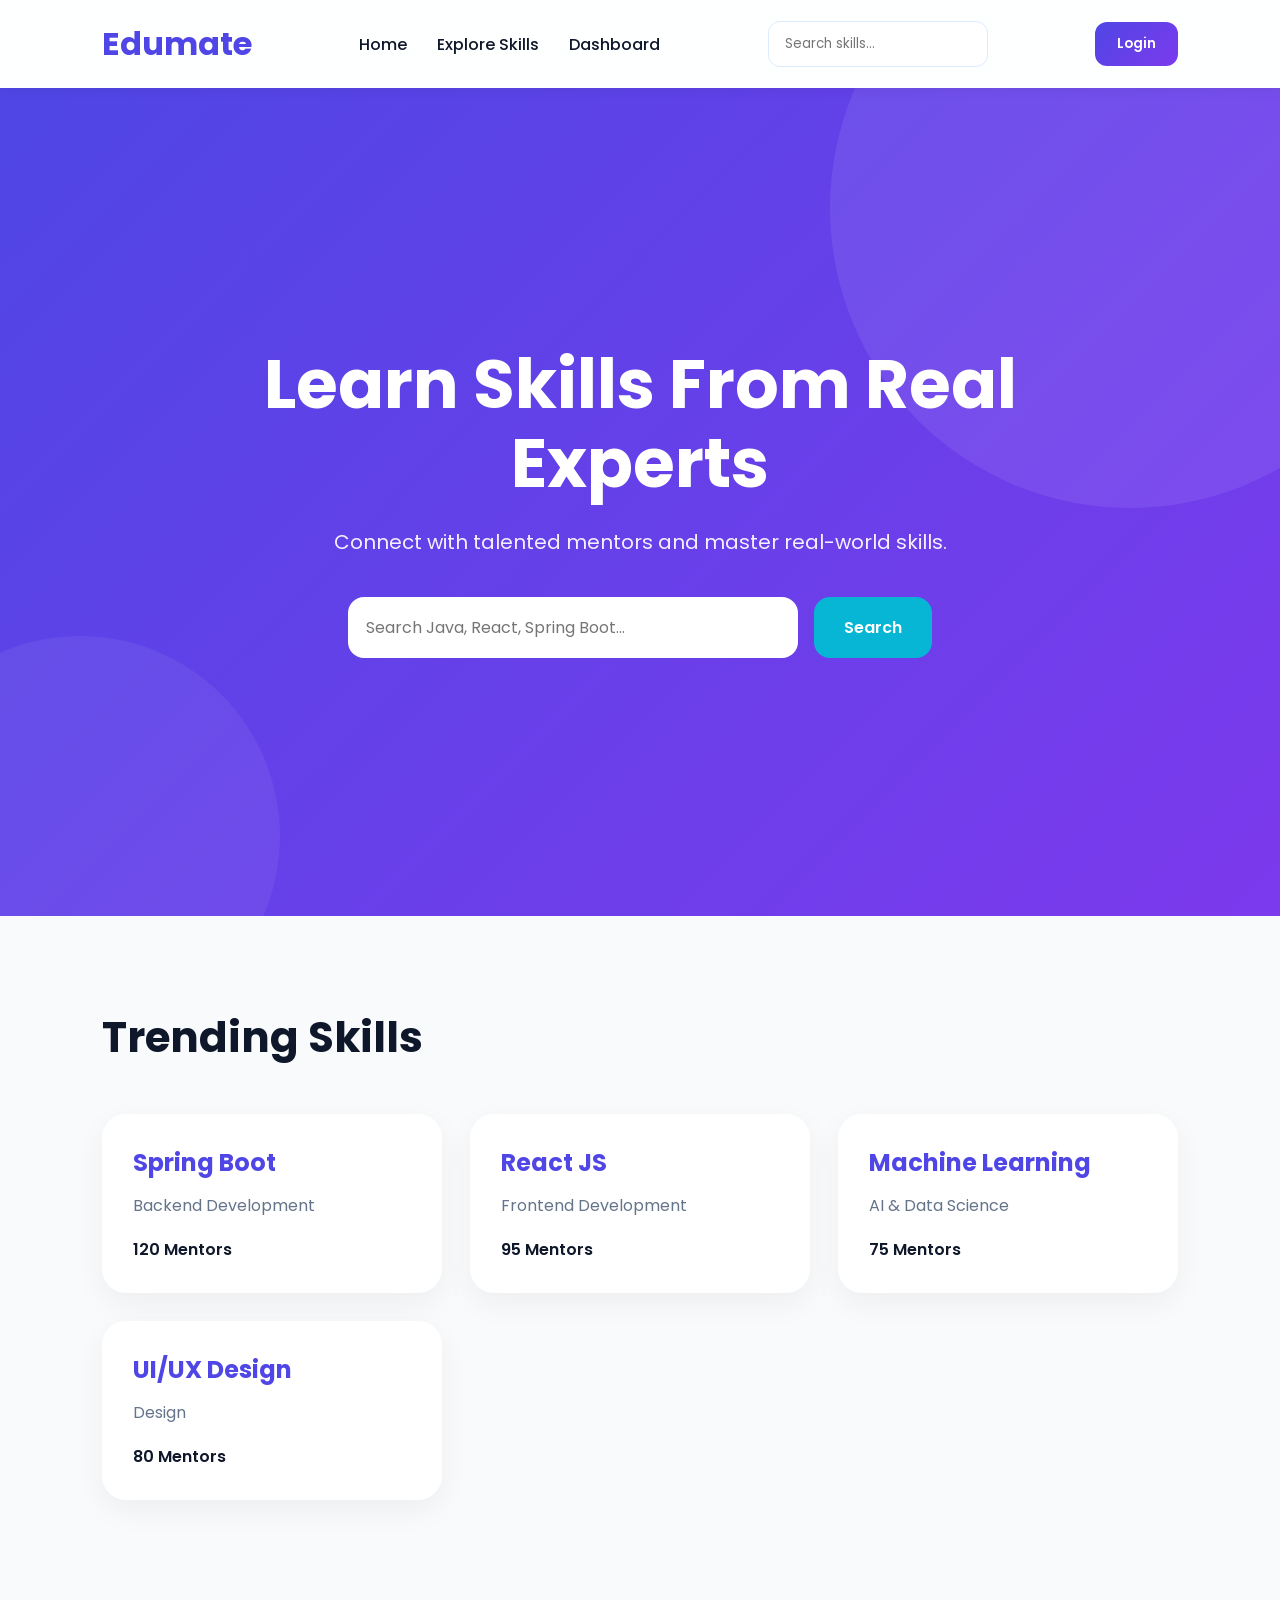
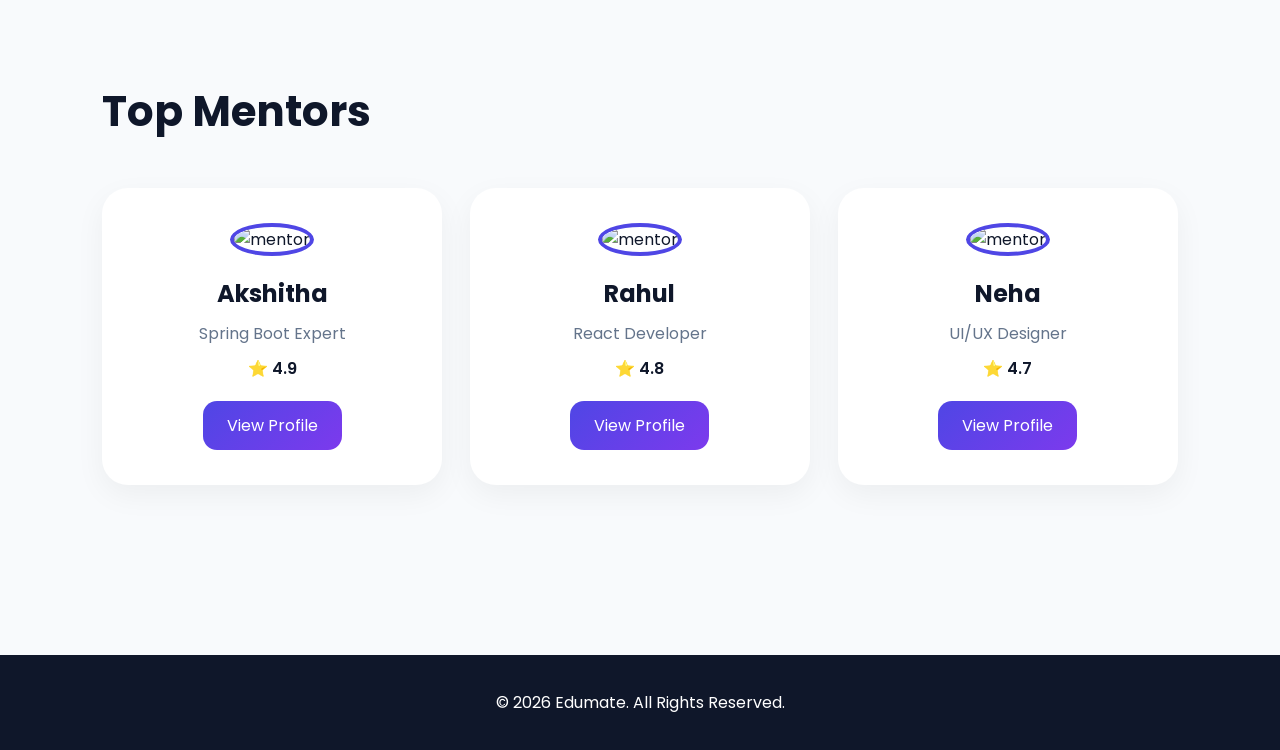
==== src/main/resources/frontend/index.html @ ea5ea62c "Initial commit" ====
<!DOCTYPE html>
<html lang="en">
<head>
    <meta charset="UTF-8" />
    <meta name="viewport" content="width=device-width, initial-scale=1.0" />
    <title>Edumate</title>
    <link rel="stylesheet" href="style.css" />
    <link rel="preconnect" href="https://fonts.googleapis.com">
    <link rel="preconnect" href="https://fonts.gstatic.com" crossorigin>
    <link href="https://fonts.googleapis.com/css2?family=Poppins:wght@300;400;500;600;700&display=swap" rel="stylesheet">
    <script src="https://kit.fontawesome.com/a076d05399.js" crossorigin="anonymous"></script>
</head>
<body>

<nav class="navbar">
    <div class="logo">Edumate</div>

    <ul class="nav-links">
        <li><a href="index.html">Home</a></li>
        <li><a href="pages/search.html">Explore Skills</a></li>
        <li><a href="pages/dashboard.html">Dashboard</a></li>
    </ul>

    <div class="nav-actions">
        <input type="text" placeholder="Search skills..." />
    </div>
    <div class="nav-actions" id="navActions">

    </div>
</nav>

<section class="hero">
    <div class="hero-content">
        <h1>Learn Skills From Real Experts</h1>
        <p>Connect with talented mentors and master real-world skills.</p>

        <div class="hero-search">
            <input type="text" placeholder="Search Java, React, Spring Boot..." />
            <button>Search</button>
        </div>
    </div>
</section>

<section class="skills-section">
    <h2>Trending Skills</h2>

    <div class="skills-grid" id="skillsContainer">

        <div class="skill-card">
            <h3>Spring Boot</h3>
            <p>Backend Development</p>
            <span>120 Mentors</span>
        </div>

        <div class="skill-card">
            <h3>React JS</h3>
            <p>Frontend Development</p>
            <span>95 Mentors</span>
        </div>

        <div class="skill-card">
            <h3>Machine Learning</h3>
            <p>AI & Data Science</p>
            <span>75 Mentors</span>
        </div>

        <div class="skill-card">
            <h3>UI/UX Design</h3>
            <p>Design</p>
            <span>80 Mentors</span>
        </div>

    </div>
</section>

<section class="mentors-section">
    <h2>Top Mentors</h2>

    <div class="mentors-grid">

        <div class="mentor-card">
            <img src="assets/images/profile1.jpg" alt="mentor" />
            <h3>Akshitha</h3>
            <p>Spring Boot Expert</p>
            <span>⭐ 4.9</span>
            <a href="pages/profile.html">View Profile</a>
        </div>

        <div class="mentor-card">
            <img src="assets/images/profile2.jpg" alt="mentor" />
            <h3>Rahul</h3>
            <p>React Developer</p>
            <span>⭐ 4.8</span>
            <a href="pages/profile.html">View Profile</a>
        </div>

        <div class="mentor-card">
            <img src="assets/images/profile3.jpg" alt="mentor" />
            <h3>Neha</h3>
            <p>UI/UX Designer</p>
            <span>⭐ 4.7</span>
            <a href="pages/profile.html">View Profile</a>
        </div>

    </div>
</section>

<footer>
    <p>© 2026 Edumate. All Rights Reserved.</p>
</footer>
<script>

    function goToLogin() {

        window.location.href = "./pages/login.html";
    }
    function logoutUser(){
    localStorage.removeItem("user");
    alert("Logged out");
    window.location.reload();
}

function updateNavbar(){
    const navActions=document.getElementById("navActions");
    const user=JSON.parse(localStorage.getItem("user"));

    if(user){
        navActions.innerHTML = `
            <span style="
                color:#30369e;
                font-weight: 600;
                margin-right: 15px;
            ">
                Hi ${user.name}
            </span>

            <button onclick="
                window.location.href='pages/dashboard.html'
            ">
                Dashboard
            </button>

            <button onclick="logoutUser()">
                Logout
            </button>
        `;
    }
    else{
        navActions.innerHTML = `
            <button onclick="goToLogin()">
                Login
            </button>
        `;
    }
}



    async function loadSkills() {

        const response = await fetch("http://localhost:9090/skills");

        const skills = await response.json();

        const container = document.getElementById("skillsContainer");

        if(container) {

            container.innerHTML = "";

            skills.forEach(skill => {

                container.innerHTML += `
                <div class="skill-card">
                    <h3>${skill.title}</h3>
                    <p>${skill.description}</p>
                    <span>${skill.experienceLevel}</span>
                </div>
                `;
            });
        }
    }

    loadSkills();
    updateNavbar();

</script>

</body>
</html>
---- src/main/resources/frontend/style.css ----
/* =========================
   GLOBAL
========================= */

*{
    margin:0;
    padding:0;
    box-sizing:border-box;
    font-family:'Poppins',sans-serif;
}

html{
    scroll-behavior:smooth;
}

body{
    background:#f8fafc;
    color:#0f172a;
    overflow-x:hidden;
}

/* =========================
   NAVBAR
========================= */

.navbar{
    width:100%;
    padding:20px 8%;
    display:flex;
    justify-content:space-between;
    align-items:center;
    position:sticky;
    top:0;
    z-index:1000;
    background:rgba(255,255,255,0.85);
    backdrop-filter:blur(12px);
    box-shadow:0 2px 12px rgba(0,0,0,0.06);
}

.logo{
    font-size:32px;
    font-weight:700;
    color:#4f46e5;
}

.nav-links{
    display:flex;
    list-style:none;
    gap:30px;
}

.nav-links a{
    text-decoration:none;
    color:#0f172a;
    font-weight:500;
    position:relative;
    transition:0.3s;
}

.nav-links a::after{
    content:"";
    position:absolute;
    left:0;
    bottom:-5px;
    width:0%;
    height:2px;
    background:#4f46e5;
    transition:0.3s;
}

.nav-links a:hover::after{
    width:100%;
}

.nav-links a:hover{
    color:#4f46e5;
}

.nav-actions{
    display:flex;
    align-items:center;
    gap:15px;
}

.nav-actions input{
    padding:12px 16px;
    border-radius:12px;
    border:1px solid #dbeafe;
    outline:none;
    width:220px;
}

.nav-actions button{
    padding:12px 22px;
    border:none;
    border-radius:12px;
    background:linear-gradient(135deg,#4f46e5,#7c3aed);
    color:white;
    cursor:pointer;
    font-weight:600;
    transition:0.3s;
}

.nav-actions button:hover{
    transform:translateY(-2px);
    box-shadow:0 10px 20px rgba(79,70,229,0.2);
}

/* =========================
   HERO
========================= */

.hero{
    min-height:92vh;
    display:flex;
    justify-content:center;
    align-items:center;
    text-align:center;
    padding:0 8%;
    background:linear-gradient(135deg,#4f46e5,#7c3aed);
    color:white;
    position:relative;
    overflow:hidden;
}

.hero::before{
    content:"";
    position:absolute;
    width:600px;
    height:600px;
    background:rgba(255,255,255,0.08);
    border-radius:50%;
    top:-180px;
    right:-150px;
}

.hero::after{
    content:"";
    position:absolute;
    width:400px;
    height:400px;
    background:rgba(255,255,255,0.06);
    border-radius:50%;
    bottom:-120px;
    left:-120px;
}

.hero-content{
    max-width:850px;
    position:relative;
    z-index:2;
}

.hero h1{
    font-size:68px;
    line-height:1.15;
    margin-bottom:24px;
}

.hero p{
    font-size:20px;
    opacity:0.92;
    margin-bottom:40px;
}

.hero-search{
    display:flex;
    justify-content:center;
    gap:16px;
    flex-wrap:wrap;
}

.hero-search input{
    width:450px;
    max-width:100%;
    padding:18px;
    border:none;
    border-radius:16px;
    outline:none;
    font-size:16px;
}

.hero-search button{
    padding:18px 30px;
    border:none;
    border-radius:16px;
    background:#06b6d4;
    color:white;
    font-size:16px;
    cursor:pointer;
    font-weight:600;
    transition:0.3s;
}

.hero-search button:hover{
    background:#0891b2;
    transform:translateY(-2px);
}

/* =========================
   SECTIONS
========================= */

.skills-section,
.mentors-section,
.search-page,
.profile-section,
.add-skill-section{
    padding:90px 8%;
}

.skills-section h2,
.mentors-section h2,
.profile-section h2,
.search-page h1,
.add-skill-section h1{
    font-size:42px;
    margin-bottom:45px;
    color:#0f172a;
}

/* =========================
   GRID
========================= */

.skills-grid,
.mentors-grid,
.search-results,
.stats-grid,
#mySkillsContainer{
    display:grid;
    grid-template-columns:repeat(auto-fit,minmax(260px,1fr));
    gap:28px;
}

/* =========================
   SKILL CARD
========================= */

.skill-card{
    background:white;
    border-radius:24px;
    padding:30px;
    box-shadow:0 10px 30px rgba(0,0,0,0.05);
    transition:0.35s;
    border:1px solid transparent;
}

.skill-card:hover{
    transform:translateY(-8px);
    border-color:#e0e7ff;
}

.skill-card h3{
    font-size:24px;
    margin-bottom:12px;
    color:#4f46e5;
}

.skill-card p{
    color:#64748b;
    margin-bottom:18px;
    line-height:1.7;
}

.skill-card span{
    font-weight:600;
    color:#0f172a;
}

.skill-card button{
    margin-top:15px;
    padding:12px 18px;
    border:none;
    border-radius:12px;
    background:#4f46e5;
    color:white;
    cursor:pointer;
    transition:0.3s;
}

.skill-card button:hover{
    background:#4338ca;
}

/* =========================
   MENTOR CARD
========================= */

.mentor-card{
    background:white;
    border-radius:26px;
    padding:35px;
    text-align:center;
    box-shadow:0 10px 30px rgba(0,0,0,0.05);
    transition:0.35s;
}

.mentor-card:hover{
    transform:translateY(-8px);
}

.mentor-card img{
    width:110px;
    height:110px;
    border-radius:50%;
    object-fit:cover;
    margin-bottom:20px;
    border:4px solid #4f46e5;
}

.mentor-card h3{
    margin-bottom:10px;
    font-size:24px;
}

.mentor-card p{
    color:#64748b;
    margin-bottom:10px;
}

.mentor-card span{
    display:block;
    margin-bottom:20px;
    font-weight:600;
}

.mentor-card a{
    display:inline-block;
    padding:12px 24px;
    border-radius:14px;
    text-decoration:none;
    background:linear-gradient(135deg,#4f46e5,#7c3aed);
    color:white;
    transition:0.3s;
}

.mentor-card a:hover{
    opacity:0.9;
}

/* =========================
   PROFILE PAGE
========================= */

.profile-header{
    display:flex;
    align-items:center;
    gap:45px;
    margin-bottom:50px;
    flex-wrap:wrap;
}

.profile-header img{
    width:190px;
    height:190px;
    border-radius:50%;
    object-fit:cover;
    border:6px solid #4f46e5;
}

.profile-header h1{
    font-size:52px;
    margin-bottom:12px;
}

.profile-header p{
    color:#64748b;
    margin-bottom:10px;
}

.profile-links{
    display:flex;
    gap:20px;
    margin:25px 0;
}

.profile-links a{
    text-decoration:none;
    padding:12px 24px;
    border-radius:14px;
    background:#0f172a;
    color:white;
}

.skills-tags{
    display:flex;
    flex-wrap:wrap;
    gap:15px;
}

.skills-tags span{
    padding:12px 22px;
    background:#e0e7ff;
    color:#4338ca;
    border-radius:30px;
    font-weight:600;
}

.book-btn{
    padding:16px 30px;
    border:none;
    border-radius:16px;
    background:linear-gradient(135deg,#4f46e5,#7c3aed);
    color:white;
    font-size:16px;
    cursor:pointer;
}

/* =========================
   DASHBOARD
========================= */

.dashboard{
    display:flex;
    min-height:100vh;
    background:#f8fafc;
}

/* SIDEBAR */

.sidebar{
    width:270px;
    background:linear-gradient(180deg,#1e293b,#0f172a);
    color:white;
    padding:35px 22px;
    position:sticky;
    top:0;
    height:100vh;
}

.sidebar h2{
    font-size:34px;
    margin-bottom:45px;
}

.sidebar ul{
    list-style:none;
}

.sidebar li{
    padding:16px 18px;
    margin-bottom:14px;
    border-radius:14px;
    cursor:pointer;
    transition:0.3s;
    font-weight:500;
}

.sidebar li:hover{
    background:rgba(255,255,255,0.08);
}

/* DASHBOARD CONTENT */

.dashboard-content{
    flex:1;
    padding:45px;
}

/* HEADER */

.dashboard-header{
    display:flex;
    justify-content:space-between;
    align-items:center;
    margin-bottom:40px;
}

.dashboard-header h1{
    font-size:38px;
}

.dashboard-header button{
    padding:14px 26px;
    border:none;
    border-radius:14px;
    background:linear-gradient(135deg,#4f46e5,#7c3aed);
    color:white;
    cursor:pointer;
    font-weight:600;
}

/* STATS */

.stat-card{
    background:white;
    border-radius:24px;
    padding:32px;
    box-shadow:0 8px 24px rgba(0,0,0,0.05);
}

.stat-card h3{
    margin-bottom:14px;
    color:#64748b;
}

.stat-card p{
    font-size:38px;
    font-weight:700;
    color:#4f46e5;
}

/* =========================
   FORMS
========================= */

.profile-form,
.skill-form{
    max-width:760px;
    background:white;
    padding:38px;
    border-radius:28px;
    box-shadow:0 10px 30px rgba(0,0,0,0.05);
    display:flex;
    flex-direction:column;
    gap:22px;
}

.profile-form input,
.profile-form textarea,
.skill-form input,
.skill-form textarea,
.skill-form select{
    width:100%;
    padding:16px;
    border-radius:16px;
    border:1px solid #cbd5e1;
    outline:none;
    font-size:15px;
    transition:0.3s;
}

.profile-form input:focus,
.profile-form textarea:focus,
.skill-form input:focus,
.skill-form textarea:focus,
.skill-form select:focus{
    border-color:#4f46e5;
    box-shadow:0 0 0 4px rgba(79,70,229,0.1);
}

.profile-form textarea,
.skill-form textarea{
    min-height:140px;
    resize:none;
}

.profile-form button,
.skill-form button{
    padding:16px;
    border:none;
    border-radius:16px;
    background:linear-gradient(135deg,#4f46e5,#7c3aed);
    color:white;
    font-size:16px;
    cursor:pointer;
    font-weight:600;
    transition:0.3s;
}

.profile-form button:hover,
.skill-form button:hover{
    transform:translateY(-2px);
}

/* =========================
   FOOTER
========================= */

footer{
    background:#0f172a;
    color:white;
    text-align:center;
    padding:35px;
    margin-top:80px;
}

/* =========================
   RESPONSIVE
========================= */

@media(max-width:992px){

    .navbar{
        flex-direction:column;
        gap:20px;
    }

    .dashboard{
        flex-direction:column;
    }

    .sidebar{
        width:100%;
        height:auto;
        position:relative;
    }

    .hero h1{
        font-size:52px;
    }

    .profile-header{
        flex-direction:column;
        text-align:center;
    }
}

@media(max-width:768px){

    .hero{
        padding-top:80px;
    }

    .hero h1{
        font-size:40px;
    }

    .hero p{
        font-size:18px;
    }

    .hero-search{
        flex-direction:column;
    }

    .hero-search input{
        width:100%;
    }

    .nav-links{
        flex-wrap:wrap;
        justify-content:center;
    }

    .dashboard-content{
        padding:25px;
    }

    .dashboard-header{
        flex-direction:column;
        align-items:flex-start;
        gap:20px;
    }

    .profile-form,
    .skill-form{
        padding:25px;
    }
}

.user-profile-card{
    width:100%;
    background:white;
    margin-top:30px;
    border-radius:28px;
    padding:30px;
    display:flex;
    gap:30px;
    align-items:center;
    box-shadow:0 10px 30px rgba(0,0,0,0.05);
}

.profile-left img{
    width:140px;
    height:140px;
    border-radius:50%;
    object-fit:cover;
    border:5px solid #4f46e5;
}

.profile-right{
    flex:1;
}

.profile-right h2{
    font-size:32px;
    margin-bottom:10px;
    color:#0f172a;
}

.profile-right p{
    margin-bottom:10px;
    color:#64748b;
    line-height:1.6;
}

.profile-links{
    display:flex;
    gap:15px;
    margin-top:20px;
}

.profile-links a{
    padding:10px 18px;
    border-radius:12px;
    text-decoration:none;
    background:#4f46e5;
    color:white;
    font-weight:500;
}

.profile-bottom{
    margin-top:20px;
    display:flex;
    gap:20px;
    flex-wrap:wrap;
}

.profile-bottom span{
    background:#eef2ff;
    color:#4338ca;
    padding:10px 18px;
    border-radius:30px;
    font-weight:600;
}
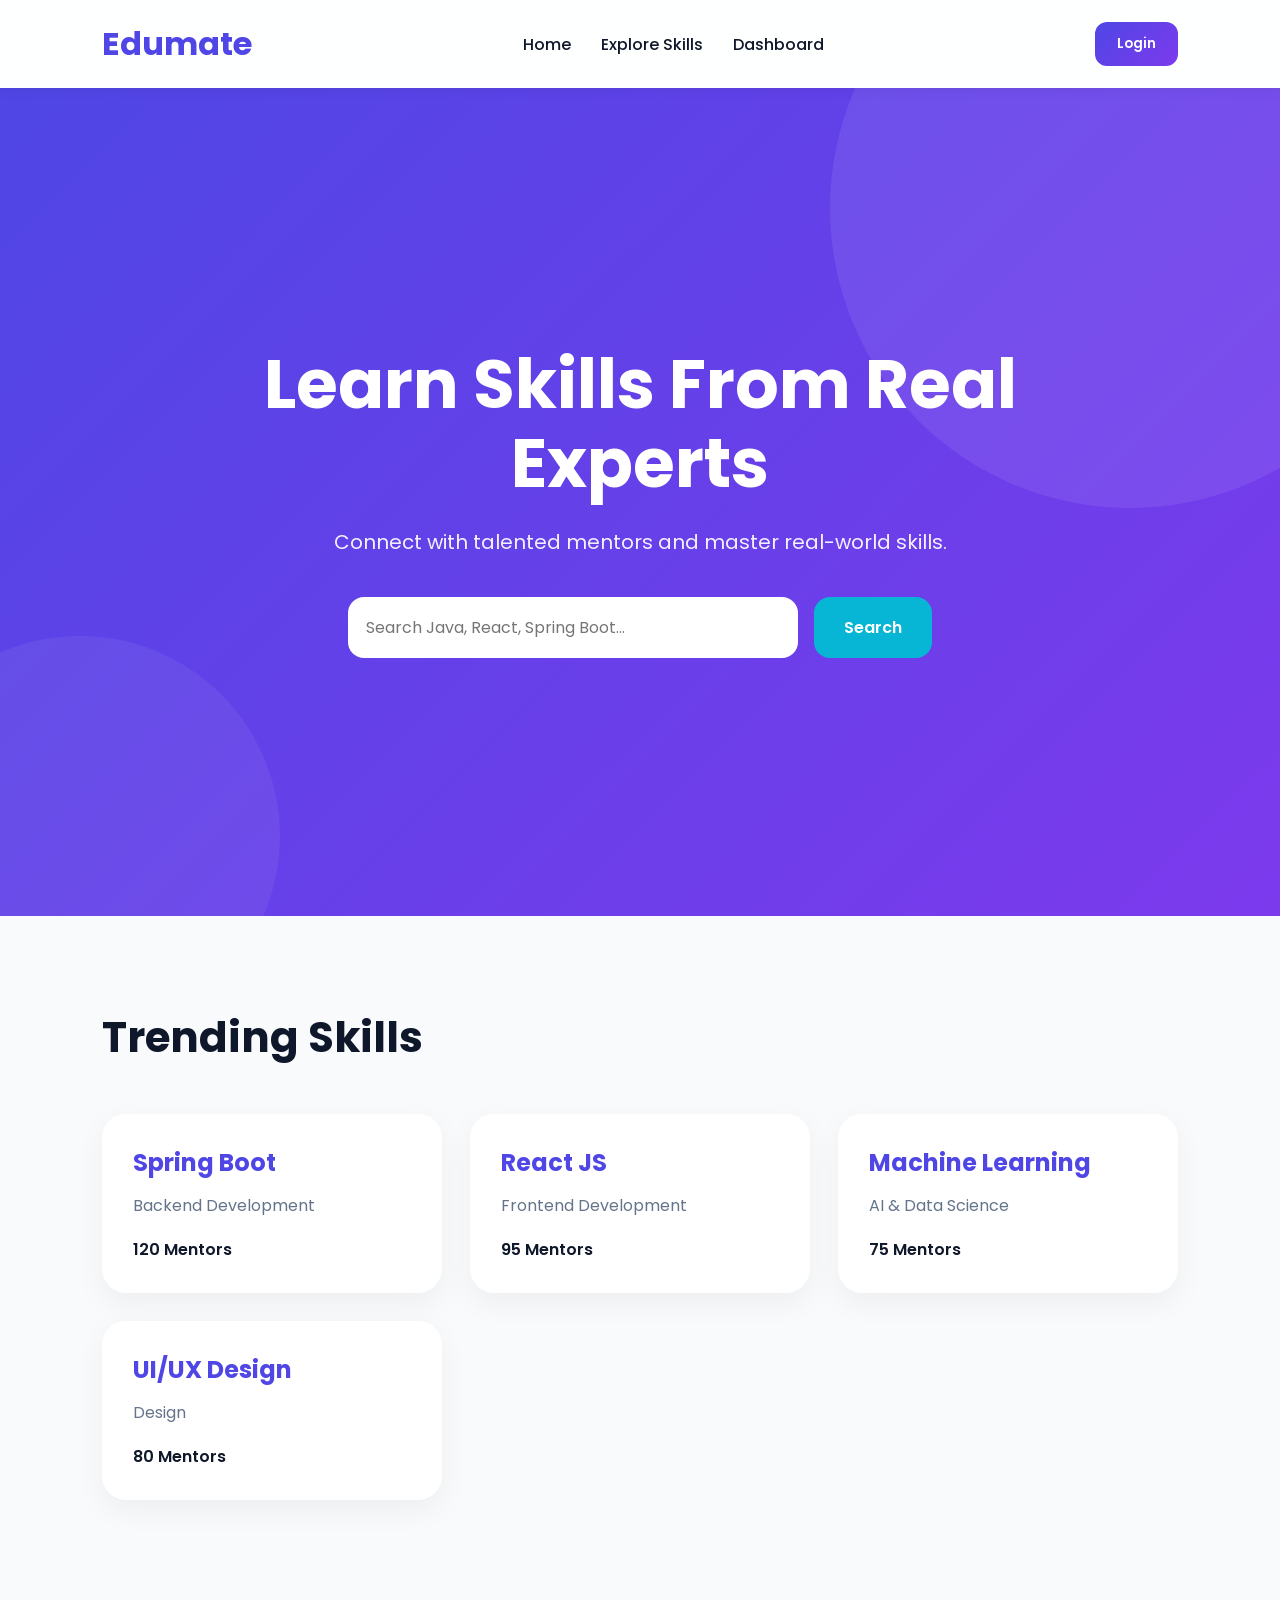
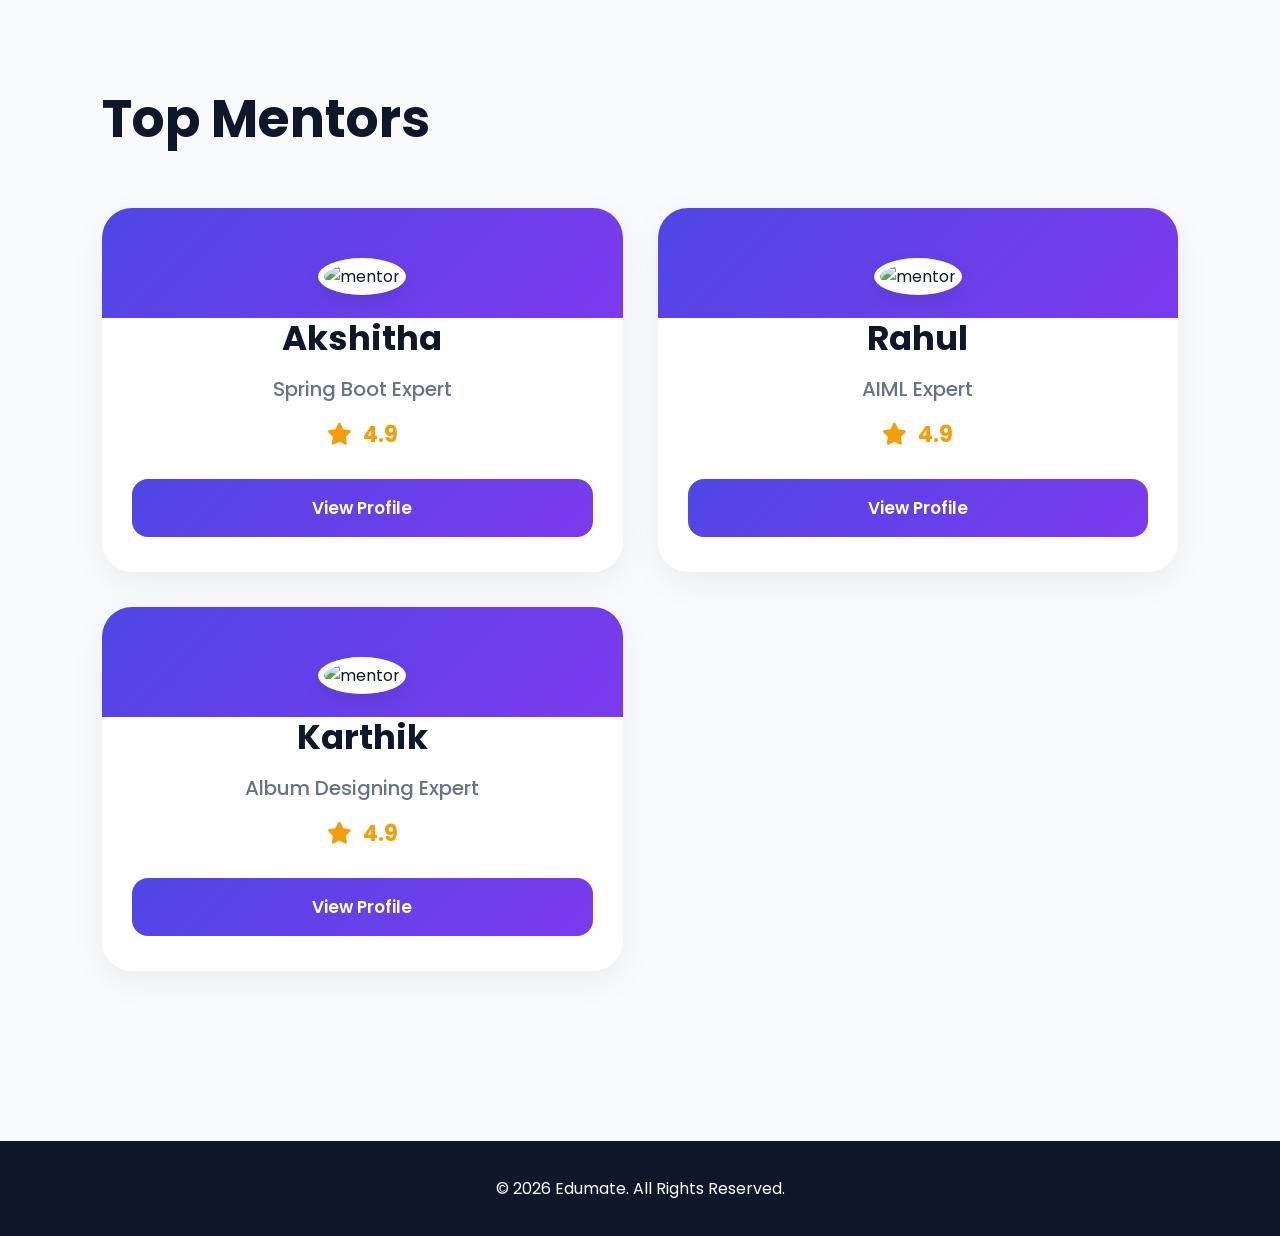
==== commit 30dbe383: "New changes" ====
--- a/src/main/resources/frontend/index.html
+++ b/src/main/resources/frontend/index.html
@@ -8,7 +8,8 @@
     <link rel="preconnect" href="https://fonts.googleapis.com">
     <link rel="preconnect" href="https://fonts.gstatic.com" crossorigin>
     <link href="https://fonts.googleapis.com/css2?family=Poppins:wght@300;400;500;600;700&display=swap" rel="stylesheet">
-    <script src="https://kit.fontawesome.com/a076d05399.js" crossorigin="anonymous"></script>
+    <link rel="stylesheet" href="https://cdnjs.cloudflare.com/ajax/libs/font-awesome/6.5.1/css/all.min.css">
+
 </head>
 <body>
 
@@ -17,13 +18,9 @@
 
     <ul class="nav-links">
         <li><a href="index.html">Home</a></li>
-        <li><a href="pages/search.html">Explore Skills</a></li>
-        <li><a href="pages/dashboard.html">Dashboard</a></li>
+        <li><a href="search.html">Explore Skills</a></li>
+        <li><a href="dashboard.html">Dashboard</a></li>
     </ul>
-
-    <div class="nav-actions">
-        <input type="text" placeholder="Search skills..." />
-    </div>
     <div class="nav-actions" id="navActions">
 
     </div>
@@ -35,11 +32,25 @@
         <p>Connect with talented mentors and master real-world skills.</p>
 
         <div class="hero-search">
-            <input type="text" placeholder="Search Java, React, Spring Boot..." />
-            <button>Search</button>
+            <input type="text" id="searchInput" placeholder="Search Java, React, Spring Boot..." />
+            <button onclick="searchSkills()">Search</button>
         </div>
     </div>
 </section>
+<section class="skills-section" id="searchSection" style="display:none;">
+
+    <h2>Search Results</h2>
+
+    <div
+            class="skills-grid"
+            id="searchResults"
+
+    >
+
+    </div>
+
+</section>
+
 
 <section class="skills-section">
     <h2>Trending Skills</h2>
@@ -74,35 +85,91 @@
 </section>
 
 <section class="mentors-section">
+
     <h2>Top Mentors</h2>
 
     <div class="mentors-grid">
 
         <div class="mentor-card">
-            <img src="assets/images/profile1.jpg" alt="mentor" />
-            <h3>Akshitha</h3>
-            <p>Spring Boot Expert</p>
-            <span>⭐ 4.9</span>
-            <a href="pages/profile.html">View Profile</a>
+
+            <div class="mentor-top"></div>
+
+            <div class="mentor-content">
+
+                <img src="https://cdn-icons-png.flaticon.com/512/3135/3135715.png" alt="mentor" />
+
+                <h3>Akshitha</h3>
+
+                <p class="mentor-skill">
+                    Spring Boot Expert
+                </p>
+
+                <div class="mentor-rating">
+                    <i class="fa-solid fa-star"></i> 4.9
+                </div>
+
+                <button class="view-btn">
+                    View Profile
+                </button>
+
+            </div>
+
         </div>
 
         <div class="mentor-card">
-            <img src="assets/images/profile2.jpg" alt="mentor" />
-            <h3>Rahul</h3>
-            <p>React Developer</p>
-            <span>⭐ 4.8</span>
-            <a href="pages/profile.html">View Profile</a>
+
+            <div class="mentor-top"></div>
+
+            <div class="mentor-content">
+
+                <img src="https://cdn-icons-png.flaticon.com/512/3135/3135715.png" alt="mentor" />
+
+                <h3>Rahul</h3>
+
+                <p class="mentor-skill">
+                    AIML Expert
+                </p>
+
+                <div class="mentor-rating">
+                    <i class="fa-solid fa-star"></i> 4.9
+                </div>
+
+                <button class="view-btn">
+                    View Profile
+                </button>
+
+            </div>
+
         </div>
 
         <div class="mentor-card">
-            <img src="assets/images/profile3.jpg" alt="mentor" />
-            <h3>Neha</h3>
-            <p>UI/UX Designer</p>
-            <span>⭐ 4.7</span>
-            <a href="pages/profile.html">View Profile</a>
-        </div>
-
-    </div>
+
+            <div class="mentor-top"></div>
+
+            <div class="mentor-content">
+
+                <img src="https://cdn-icons-png.flaticon.com/512/3135/3135715.png" alt="mentor" />
+
+                <h3>Karthik</h3>
+
+                <p class="mentor-skill">
+                    Album Designing Expert
+                </p>
+
+                <div class="mentor-rating">
+                    <i class="fa-solid fa-star"></i> 4.9
+                </div>
+
+                <button class="view-btn">
+                    View Profile
+                </button>
+
+            </div>
+
+        </div>
+
+    </div>
+
 </section>
 
 <footer>
@@ -112,7 +179,7 @@
 
     function goToLogin() {
 
-        window.location.href = "./pages/login.html";
+        window.location.href = "login.html";
     }
     function logoutUser(){
     localStorage.removeItem("user");
@@ -135,7 +202,7 @@
             </span>
 
             <button onclick="
-                window.location.href='pages/dashboard.html'
+                window.location.href='dashboard.html'
             ">
                 Dashboard
             </button>
@@ -184,6 +251,75 @@
     loadSkills();
     updateNavbar();
 
+async function searchSkills(){
+    const keyword=document.getElementById("searchInput").value;
+    if(keyword.trim()===""){
+        alert("Enter a skill");
+        return;
+    }
+    try{
+        const response=await fetch(`http://localhost:9090/skills/search?keyword=${keyword}`);
+        const skills=await response.json();
+        const container=document.getElementById("searchResults");
+        document.getElementById("searchSection").style.display="block";
+        container.scrollIntoView({behavior:"smooth"});
+        container.innerHTML="";
+        if(skills.length===0){
+            container.innerHTML="<h3>No Skills Found</h3>";
+            return;
+        }
+        skills.forEach(skill=>{
+            container.innerHTML+=
+            `<div class="mentor-card">
+            <div class="mentor-top"></div>
+
+            <div class="mentor-content">
+
+                <img
+                    src="
+                        https://cdn-icons-png.flaticon.com/512/3135/3135715.png
+                    "
+                    alt="mentor"
+                />
+
+                <h3>
+                    ${skill.userDTO.name}
+                </h3>
+
+                <p class="mentor-skill">
+                    ${skill.title}
+                </p>
+
+                <div class="mentor-rating">
+                    <i class="fa-solid fa-star"></i> ${skill.userDTO.rating || 0}
+                </div>
+
+                <div class="mentor-level">
+                    ${skill.experienceLevel}
+                </div>
+
+                <button
+                    class="view-btn"
+                    onclick="viewProfile(${skill.userDTO.id})"
+                >
+                    View Profile
+                </button>
+
+            </div>
+
+            `;
+        });
+
+    }catch(error){
+        console.log(error);
+        alert(error);
+    }
+}
+
+function viewProfile(userId){
+    window.location.href=`mentor-profile.html?id=${userId}`;
+}
+
 </script>
 
 </body>
--- a/src/main/resources/frontend/style.css
+++ b/src/main/resources/frontend/style.css
@@ -281,62 +281,6 @@
 
 .skill-card button:hover{
     background:#4338ca;
-}
-
-/* =========================
-   MENTOR CARD
-========================= */
-
-.mentor-card{
-    background:white;
-    border-radius:26px;
-    padding:35px;
-    text-align:center;
-    box-shadow:0 10px 30px rgba(0,0,0,0.05);
-    transition:0.35s;
-}
-
-.mentor-card:hover{
-    transform:translateY(-8px);
-}
-
-.mentor-card img{
-    width:110px;
-    height:110px;
-    border-radius:50%;
-    object-fit:cover;
-    margin-bottom:20px;
-    border:4px solid #4f46e5;
-}
-
-.mentor-card h3{
-    margin-bottom:10px;
-    font-size:24px;
-}
-
-.mentor-card p{
-    color:#64748b;
-    margin-bottom:10px;
-}
-
-.mentor-card span{
-    display:block;
-    margin-bottom:20px;
-    font-weight:600;
-}
-
-.mentor-card a{
-    display:inline-block;
-    padding:12px 24px;
-    border-radius:14px;
-    text-decoration:none;
-    background:linear-gradient(135deg,#4f46e5,#7c3aed);
-    color:white;
-    transition:0.3s;
-}
-
-.mentor-card a:hover{
-    opacity:0.9;
 }
 
 /* =========================
@@ -714,4 +658,208 @@
     padding:10px 18px;
     border-radius:30px;
     font-weight:600;
+}
+/* MENTORS SECTION */
+
+.mentors-section {
+
+    padding: 90px 8%;
+    background: #f8fafc;
+}
+
+.mentors-section h2 {
+
+    font-size: 52px;
+    color: #0f172a;
+    margin-bottom: 50px;
+    font-weight: 700;
+}
+
+/* GRID */
+
+.mentors-grid {
+
+    display: grid;
+
+    grid-template-columns:
+        repeat(auto-fit, minmax(340px, 1fr));
+
+    gap: 35px;
+}
+
+/* CARD */
+
+.mentor-card {
+
+    background: white;
+
+    border-radius: 30px;
+
+    overflow: hidden;
+
+    box-shadow:
+        0 10px 35px rgba(0,0,0,0.06);
+
+    transition: 0.35s ease;
+
+    position: relative;
+}
+
+.mentor-card:hover {
+
+    transform: translateY(-8px);
+
+    box-shadow:
+        0 18px 45px rgba(79,70,229,0.12);
+}
+
+/* TOP GRADIENT */
+
+.mentor-top {
+
+    height: 110px;
+
+    background:
+        linear-gradient(
+            135deg,
+            #4f46e5,
+            #7c3aed
+        );
+}
+
+/* CONTENT */
+
+.mentor-content {
+
+    padding: 0 30px 35px;
+
+    text-align: center;
+
+    margin-top: -60px;
+}
+
+/* IMAGE */
+
+.mentor-content img {
+
+    width: 120px;
+
+    height: 120px;
+
+    border-radius: 50%;
+
+    object-fit: cover;
+
+    border: 6px solid white;
+
+    background: white;
+
+    box-shadow:
+        0 8px 20px rgba(0,0,0,0.08);
+}
+
+/* NAME */
+
+.mentor-content h3 {
+
+    margin-top: 18px;
+
+    font-size: 34px;
+
+    font-weight: 700;
+
+    color: #0f172a;
+}
+
+/* SKILL */
+
+.mentor-skill {
+
+    margin-top: 10px;
+
+    font-size: 20px;
+
+    color: #64748b;
+
+    font-weight: 500;
+}
+
+/* RATING */
+
+.mentor-rating {
+
+    margin-top: 14px;
+
+    font-size: 22px;
+
+    font-weight: 700;
+
+    color: #f59e0b;
+}
+.mentor-rating i{
+    color:#f59e0b;
+    margin-right:6px;
+}
+/* BUTTON */
+
+.view-btn {
+
+    width: 100%;
+
+    margin-top: 28px;
+
+    padding: 16px;
+
+    border: none;
+
+    border-radius: 16px;
+
+    background:
+        linear-gradient(
+            135deg,
+            #4f46e5,
+            #7c3aed
+        );
+
+    color: white;
+
+    font-size: 17px;
+
+    font-weight: 600;
+
+    cursor: pointer;
+
+    transition: 0.3s;
+}
+
+.view-btn:hover {
+
+    transform: translateY(-2px);
+
+    opacity: 0.95;
+}
+
+/* RESPONSIVE */
+
+@media(max-width:768px){
+
+    .mentors-section h2{
+
+        font-size: 40px;
+    }
+
+    .mentors-grid{
+
+        grid-template-columns: 1fr;
+    }
+
+    .mentor-content h3{
+
+        font-size: 28px;
+    }
+
+    .mentor-skill{
+
+        font-size: 18px;
+    }
 }
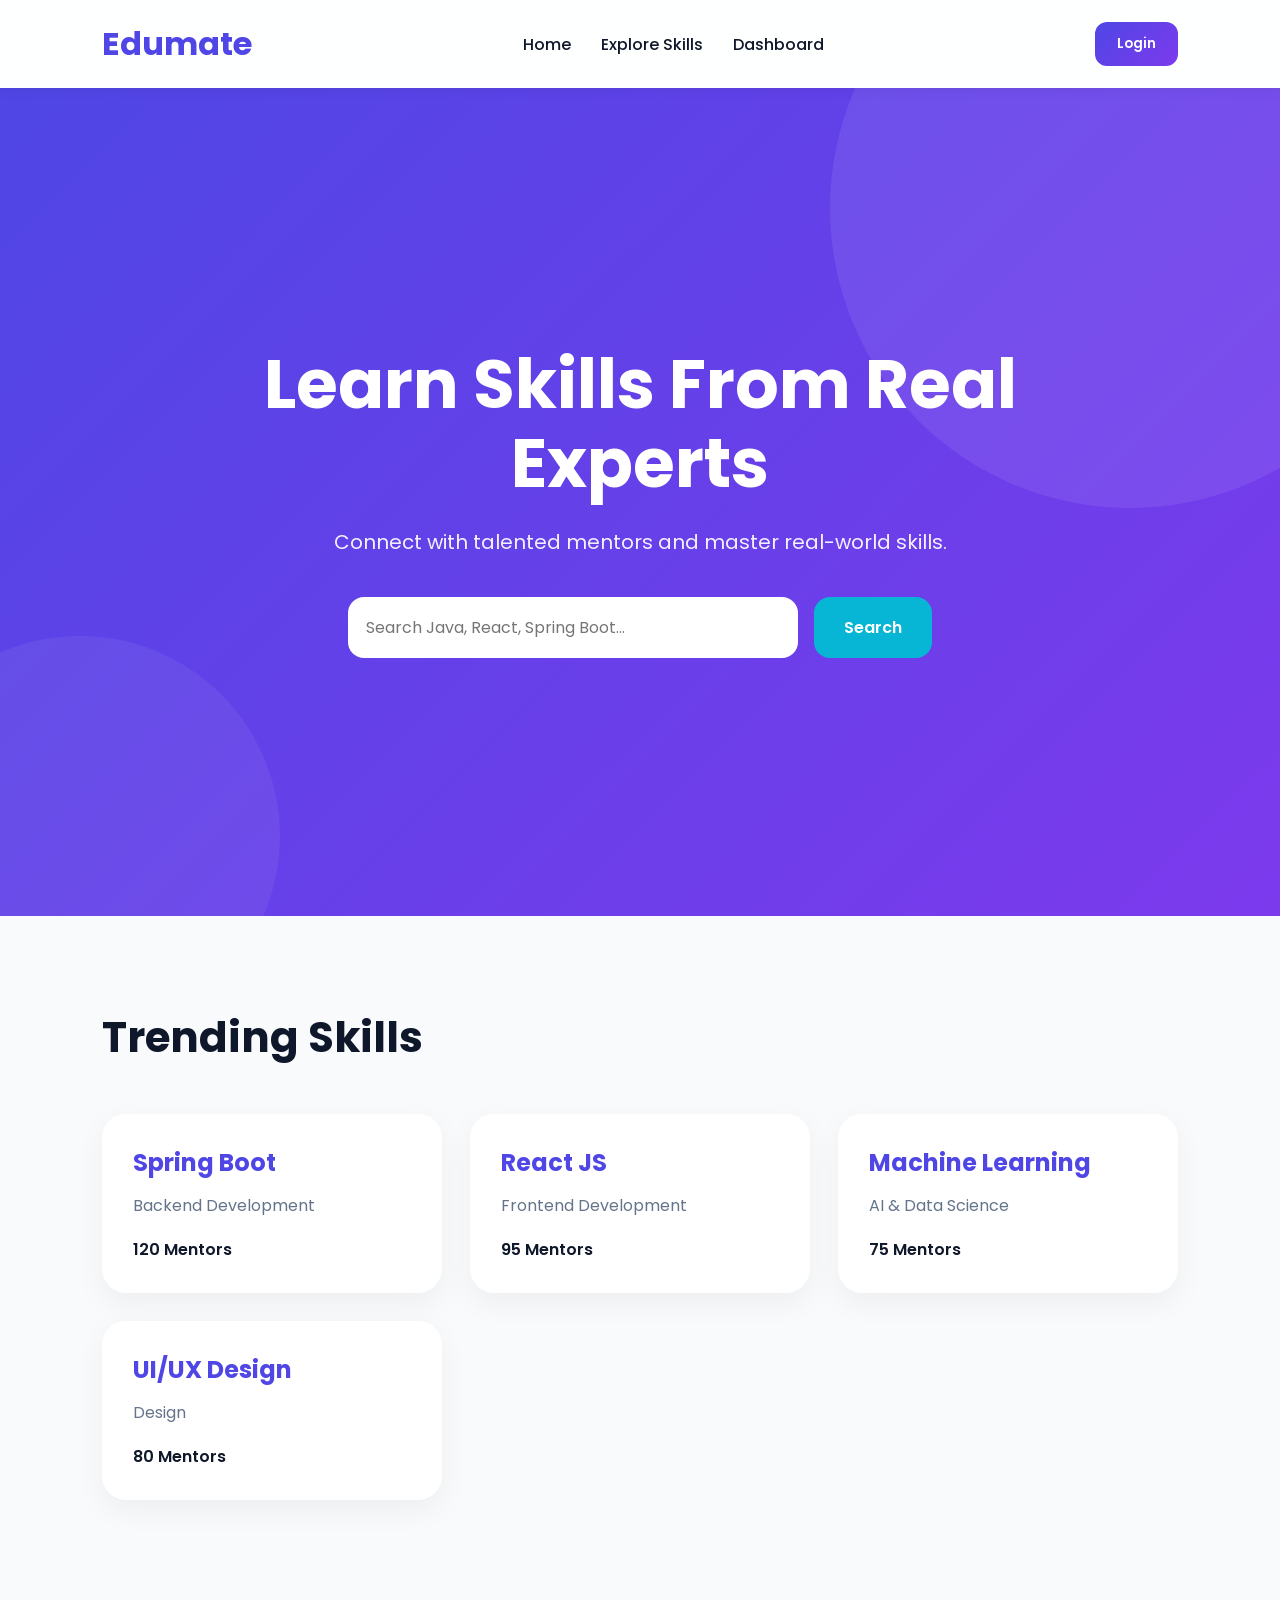
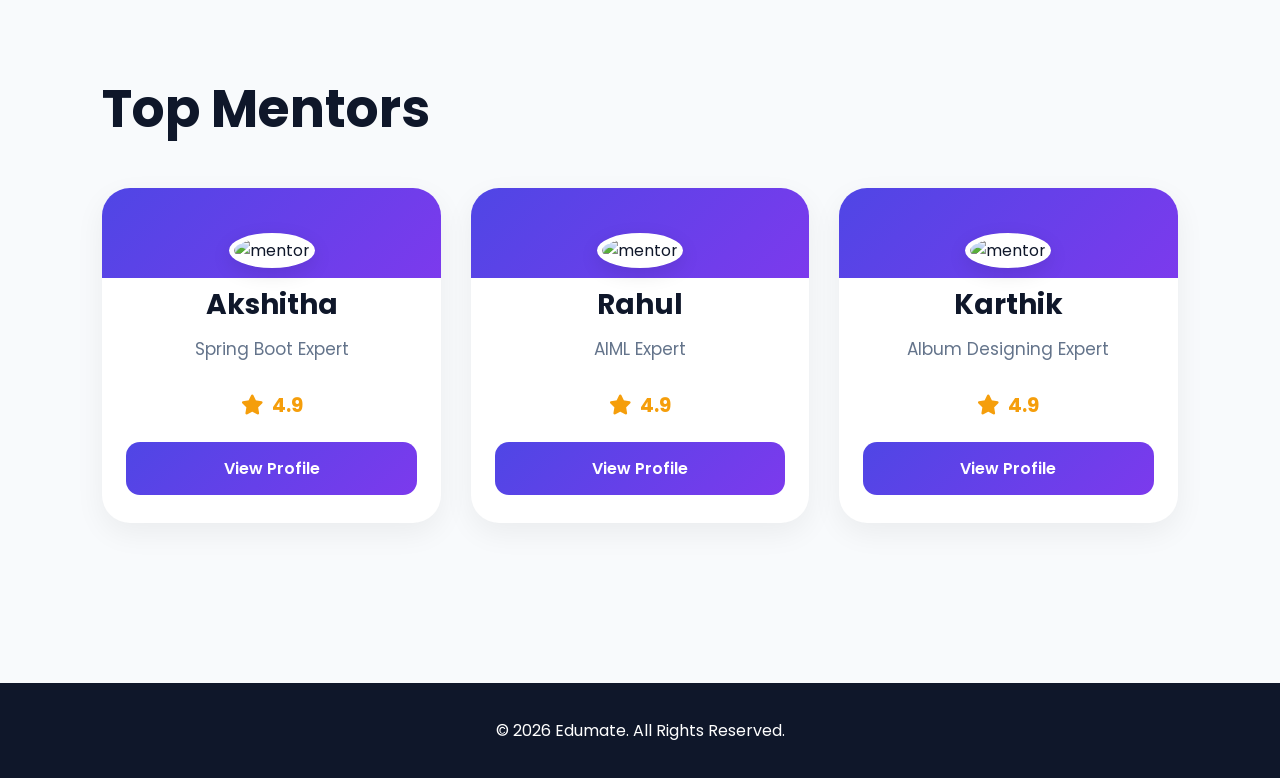
==== commit 799ab8b9: "New updates" ====
--- a/src/main/resources/frontend/index.html
+++ b/src/main/resources/frontend/index.html
@@ -300,7 +300,7 @@
 
                 <button
                     class="view-btn"
-                    onclick="viewProfile(${skill.userDTO.id})"
+                    onclick="viewProfile(${skill.userDTO.id},${skill.id})"
                 >
                     View Profile
                 </button>
@@ -316,8 +316,8 @@
     }
 }
 
-function viewProfile(userId){
-    window.location.href=`mentor-profile.html?id=${userId}`;
+function viewProfile(userId,skillId){
+    window.location.href=`skill-profile.html?userId=${userId}&skillId=${skillId}`;
 }
 
 </script>
--- a/src/main/resources/frontend/style.css
+++ b/src/main/resources/frontend/style.css
@@ -663,16 +663,16 @@
 
 .mentors-section {
 
-    padding: 90px 8%;
-    background: #f8fafc;
+    padding: 80px 8%;
 }
 
 .mentors-section h2 {
 
     font-size: 52px;
+
+    margin-bottom: 40px;
+
     color: #0f172a;
-    margin-bottom: 50px;
-    font-weight: 700;
 }
 
 /* GRID */
@@ -682,9 +682,9 @@
     display: grid;
 
     grid-template-columns:
-        repeat(auto-fit, minmax(340px, 1fr));
-
-    gap: 35px;
+        repeat(auto-fit, minmax(300px, 1fr));
+
+    gap: 30px;
 }
 
 /* CARD */
@@ -693,31 +693,26 @@
 
     background: white;
 
-    border-radius: 30px;
+    border-radius: 26px;
 
     overflow: hidden;
 
     box-shadow:
-        0 10px 35px rgba(0,0,0,0.06);
-
-    transition: 0.35s ease;
-
-    position: relative;
+        0 10px 25px rgba(0,0,0,0.05);
+
+    transition: 0.3s ease;
 }
 
 .mentor-card:hover {
 
-    transform: translateY(-8px);
-
-    box-shadow:
-        0 18px 45px rgba(79,70,229,0.12);
-}
-
-/* TOP GRADIENT */
+    transform: translateY(-6px);
+}
+
+/* TOP SECTION */
 
 .mentor-top {
 
-    height: 110px;
+    height: 90px;
 
     background:
         linear-gradient(
@@ -731,44 +726,44 @@
 
 .mentor-content {
 
-    padding: 0 30px 35px;
-
     text-align: center;
 
-    margin-top: -60px;
+    padding: 0 25px 30px;
+
+    margin-top: -45px;
 }
 
 /* IMAGE */
 
 .mentor-content img {
 
-    width: 120px;
-
-    height: 120px;
+    width: 90px;
+
+    height: 90px;
 
     border-radius: 50%;
 
     object-fit: cover;
 
-    border: 6px solid white;
+    border: 5px solid white;
 
     background: white;
 
     box-shadow:
-        0 8px 20px rgba(0,0,0,0.08);
+        0 5px 15px rgba(0,0,0,0.08);
 }
 
 /* NAME */
 
 .mentor-content h3 {
 
-    margin-top: 18px;
-
-    font-size: 34px;
+    margin-top: 14px;
+
+    font-size: 28px;
+
+    color: #0f172a;
 
     font-weight: 700;
-
-    color: #0f172a;
 }
 
 /* SKILL */
@@ -777,42 +772,42 @@
 
     margin-top: 10px;
 
+    font-size: 18px;
+
+    color: #64748b;
+}
+
+/* RATING */
+
+.mentor-rating {
+
+    margin-top: 12px;
+
     font-size: 20px;
 
-    color: #64748b;
-
-    font-weight: 500;
-}
-
-/* RATING */
-
-.mentor-rating {
-
-    margin-top: 14px;
-
-    font-size: 22px;
-
     font-weight: 700;
 
     color: #f59e0b;
 }
+
 .mentor-rating i{
-    color:#f59e0b;
-    margin-right:6px;
-}
+
+    margin-right:5px;
+}
+
 /* BUTTON */
 
 .view-btn {
 
     width: 100%;
 
-    margin-top: 28px;
-
-    padding: 16px;
+    margin-top: 24px;
+
+    padding: 14px;
 
     border: none;
 
-    border-radius: 16px;
+    border-radius: 14px;
 
     background:
         linear-gradient(
@@ -823,6 +818,69 @@
 
     color: white;
 
+    font-size: 16px;
+
+    font-weight: 600;
+
+    cursor: pointer;
+
+    transition: 0.3s;
+}
+
+.view-btn:hover {
+
+    opacity: 0.95;
+
+    transform: translateY(-2px);
+}
+
+/* RESPONSIVE */
+
+@media(max-width:992px){
+
+    .mentors-grid{
+
+        grid-template-columns:
+            repeat(2,1fr);
+    }
+}
+
+@media(max-width:768px){
+
+    .mentors-grid{
+
+        grid-template-columns:1fr;
+    }
+
+    .mentors-section h2{
+
+        font-size:40px;
+    }
+}
+
+/* BUTTON */
+
+.view-btn {
+
+    width: 100%;
+
+    margin-top: 28px;
+
+    padding: 16px;
+
+    border: none;
+
+    border-radius: 16px;
+
+    background:
+        linear-gradient(
+            135deg,
+            #4f46e5,
+            #7c3aed
+        );
+
+    color: white;
+
     font-size: 17px;
 
     font-weight: 600;
@@ -839,27 +897,217 @@
     opacity: 0.95;
 }
 
+
+/* SEARCH SECTION */
+
+#searchSection{
+    padding:60px 80px;
+}
+
+#searchSection h2{
+    font-size:48px;
+    font-weight:800;
+    color:#0f172a;
+    margin-bottom:40px;
+}
+
+/* GRID */
+
+#searchResults{
+    display:grid;
+
+    grid-template-columns:
+        repeat(3,1fr);
+
+    gap:30px;
+
+    justify-items:center;
+}
+
+/* CARD */
+
+.mentor-card{
+    width:100%;
+    max-width:360px;
+
+    background:white;
+
+    border-radius:28px;
+
+    overflow:hidden;
+
+    box-shadow:
+        0 10px 30px rgba(0,0,0,0.06);
+
+    transition:0.3s ease;
+
+    position:relative;
+}
+
+.mentor-card:hover{
+    transform:translateY(-8px);
+}
+
+/* TOP GRADIENT */
+
+.mentor-top{
+    height:90px;
+
+    background:
+        linear-gradient(
+            135deg,
+            #4f46e5,
+            #7c3aed
+        );
+}
+
+/* CONTENT */
+
+.mentor-content{
+    padding:0 24px 28px;
+    text-align:center;
+    margin-top:-45px;
+}
+
+/* IMAGE */
+
+.mentor-content img{
+    width:95px;
+    height:95px;
+
+    border-radius:50%;
+
+    border:5px solid white;
+
+    object-fit:cover;
+
+    background:white;
+
+    box-shadow:
+        0 6px 20px rgba(0,0,0,0.1);
+}
+
+/* NAME */
+
+.mentor-content h3{
+    margin-top:16px;
+
+    font-size:28px;
+    font-weight:700;
+
+    color:#0f172a;
+}
+
+/* SKILL */
+
+.mentor-skill{
+    color:#64748b;
+
+    font-size:17px;
+
+    margin-top:10px;
+
+    min-height:40px;
+}
+
+/* RATING */
+
+.mentor-rating{
+    margin-top:14px;
+
+    font-size:20px;
+
+    font-weight:700;
+
+    color:#f59e0b;
+}
+
+.mentor-rating i{
+    margin-right:4px;
+}
+
+/* LEVEL */
+
+.mentor-level{
+    margin-top:12px;
+
+    font-size:17px;
+
+    font-weight:600;
+
+    color:#4f46e5;
+}
+
+/* BUTTON */
+
+.view-btn{
+    margin-top:22px;
+
+    width:100%;
+
+    padding:14px;
+
+    border:none;
+
+    border-radius:14px;
+
+    background:
+        linear-gradient(
+            135deg,
+            #4f46e5,
+            #7c3aed
+        );
+
+    color:white;
+
+    font-size:16px;
+
+    font-weight:600;
+
+    cursor:pointer;
+
+    transition:0.3s;
+}
+
+.view-btn:hover{
+    transform:translateY(-2px);
+
+    box-shadow:
+        0 10px 20px rgba(79,70,229,0.2);
+}
+
+/* NO RESULTS */
+
+#searchResults h3{
+    grid-column:1/-1;
+    font-size:24px;
+    color:#64748b;
+}
+
 /* RESPONSIVE */
 
+@media(max-width:1100px){
+
+    #searchResults{
+        grid-template-columns:repeat(2,1fr);
+    }
+}
+
 @media(max-width:768px){
 
-    .mentors-section h2{
-
-        font-size: 40px;
-    }
-
-    .mentors-grid{
-
-        grid-template-columns: 1fr;
-    }
-
-    .mentor-content h3{
-
-        font-size: 28px;
-    }
-
-    .mentor-skill{
-
-        font-size: 18px;
+    #searchSection{
+        padding:40px 20px;
+    }
+
+    #searchSection h2{
+        font-size:36px;
+    }
+
+    #searchResults{
+        grid-template-columns:1fr;
+    }
+
+    .mentor-card{
+        max-width:100%;
     }
 }
